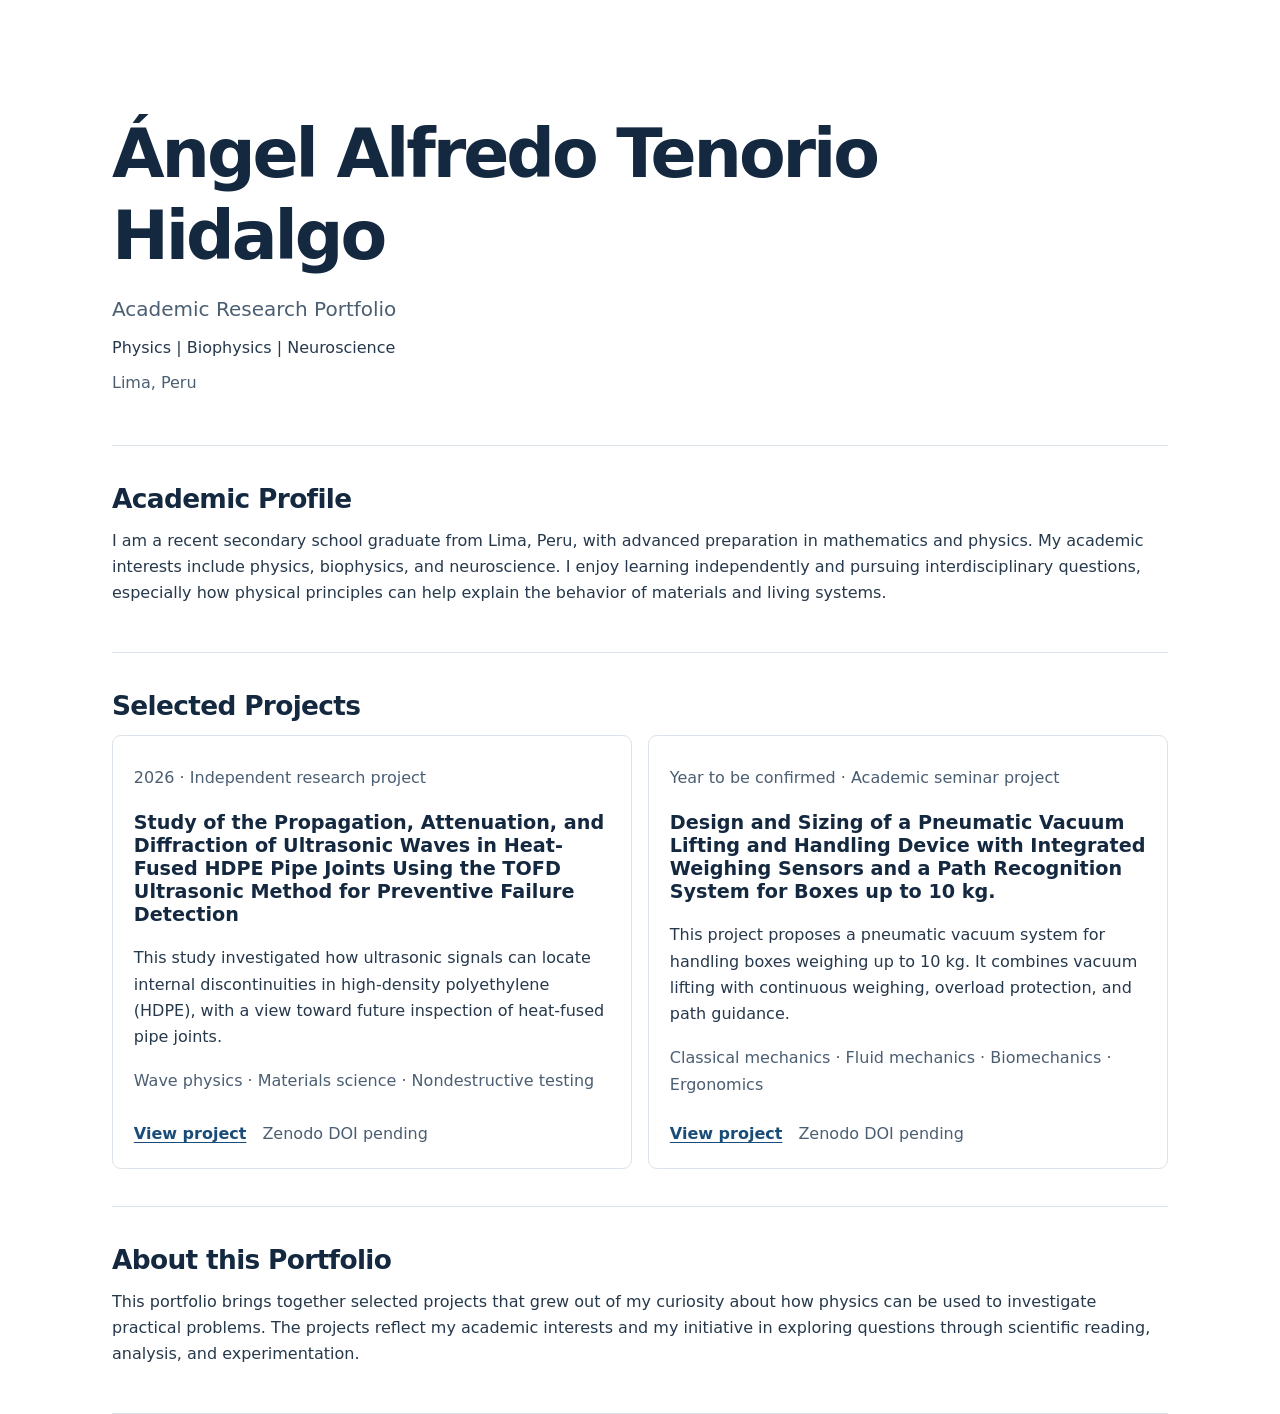
==== index.html @ 2fe1fb7f "Add academic research portfolio" ====
<!doctype html>
<html lang="en"><head><meta charset="utf-8"><meta name="viewport" content="width=device-width, initial-scale=1"><title>Ángel Alfredo Tenorio Hidalgo | Academic Research Portfolio</title><link rel="stylesheet" href="style.css"></head><body><main><header class="hero" id="home"><h1>Ángel Alfredo Tenorio Hidalgo</h1><p class="label">Academic Research Portfolio</p><p>Physics | Biophysics | Neuroscience</p><p class="meta">Lima, Peru</p></header><section><h2>Academic Profile</h2><p>I am a recent secondary school graduate from Lima, Peru, with advanced preparation in mathematics and physics. My academic interests include physics, biophysics, and neuroscience. I enjoy learning independently and pursuing interdisciplinary questions, especially how physical principles can help explain the behavior of materials and living systems.</p></section>
<section><h2>Selected Projects</h2><div class="grid"><article class="card"><p class="meta">2026 · Independent research project</p><h3>Study of the Propagation, Attenuation, and Diffraction of Ultrasonic Waves in Heat-Fused HDPE Pipe Joints Using the TOFD Ultrasonic Method for Preventive Failure Detection</h3><p>This study investigated how ultrasonic signals can locate internal discontinuities in high-density polyethylene (HDPE), with a view toward future inspection of heat-fused pipe joints.</p><p class="fields">Wave physics · Materials science · Nondestructive testing</p><div class="actions"><a href="ultrasonic-waves.html" aria-label="View project: Study of the Propagation, Attenuation, and Diffraction of Ultrasonic Waves in Heat-Fused HDPE Pipe Joints Using the TOFD Ultrasonic Method for Preventive Failure Detection">View project</a><span class="pending" data-zenodo="ultrasonic-waves">Zenodo DOI pending</span></div></article><article class="card"><p class="meta">Year to be confirmed · Academic seminar project</p><h3>Design and Sizing of a Pneumatic Vacuum Lifting and Handling Device with Integrated Weighing Sensors and a Path Recognition System for Boxes up to 10 kg.</h3><p>This project proposes a pneumatic vacuum system for handling boxes weighing up to 10 kg. It combines vacuum lifting with continuous weighing, overload protection, and path guidance.</p><p class="fields">Classical mechanics · Fluid mechanics · Biomechanics · Ergonomics</p><div class="actions"><a href="vacuum-lifting-device.html" aria-label="View project: Design and Sizing of a Pneumatic Vacuum Lifting and Handling Device with Integrated Weighing Sensors and a Path Recognition System for Boxes up to 10 kg.">View project</a><span class="pending" data-zenodo="vacuum-lifting-device">Zenodo DOI pending</span></div></article></div></section>
<section><h2>About this Portfolio</h2><p>This portfolio brings together selected projects that grew out of my curiosity about how physics can be used to investigate practical problems. The projects reflect my academic interests and my initiative in exploring questions through scientific reading, analysis, and experimentation.</p></section>
</main></body></html>
---- style.css ----
:root {color-scheme:light; --navy:#142940; --ink:#26384b; --muted:#4b5e72; --line:#dbe2e9}
* {box-sizing:border-box}
body {margin:0;background:#fff;color:var(--ink);font:1rem/1.65 system-ui,sans-serif}
main,.review {width:min(100% - 2.5rem,66rem);margin:auto}
.hero {padding:clamp(3rem,8vw,6rem) 0 2.5rem;border-bottom:1px solid var(--line)}
h1,h2,h3 {color:var(--navy);line-height:1.2;overflow-wrap:anywhere}
h1 {font-size:clamp(2.3rem,5.8vw,4.25rem);letter-spacing:-.045em;margin:.25em 0}
h2 {font-size:1.65rem;letter-spacing:-.025em;margin:0 0 .8rem}
h3 {font-size:1.2rem;margin:.65rem 0}
p {margin:.55rem 0}
.label,.meta,.fields,.pending {color:var(--muted)}
.label {font-size:1.25rem}
section {padding:2.3rem 0;border-bottom:1px solid var(--line)}
.grid {display:grid;grid-template-columns:repeat(2,minmax(0,1fr));gap:1rem}
.card {border:1px solid var(--line);border-radius:.55rem;padding:1.3rem;display:flex;flex-direction:column}
.actions {margin-top:auto;padding-top:.9rem;display:flex;flex-wrap:wrap;gap:.5rem 1rem;align-items:baseline}
a {color:#194c79;text-underline-offset:.2em;font-weight:600}
a:focus-visible {outline:2px solid #194c79;outline-offset:4px}
.project {max-width:52rem;padding:2rem 0}
.project h1 {font-size:clamp(1.75rem,4.5vw,3rem);margin:.6em 0}
.project section {padding:1.35rem 0}
.review {padding-top:1rem;color:var(--muted);font-size:.9rem}
.preview-project {margin:3rem auto;border-top:2px solid var(--line)}
@media(max-width:43rem){.grid{grid-template-columns:1fr}}
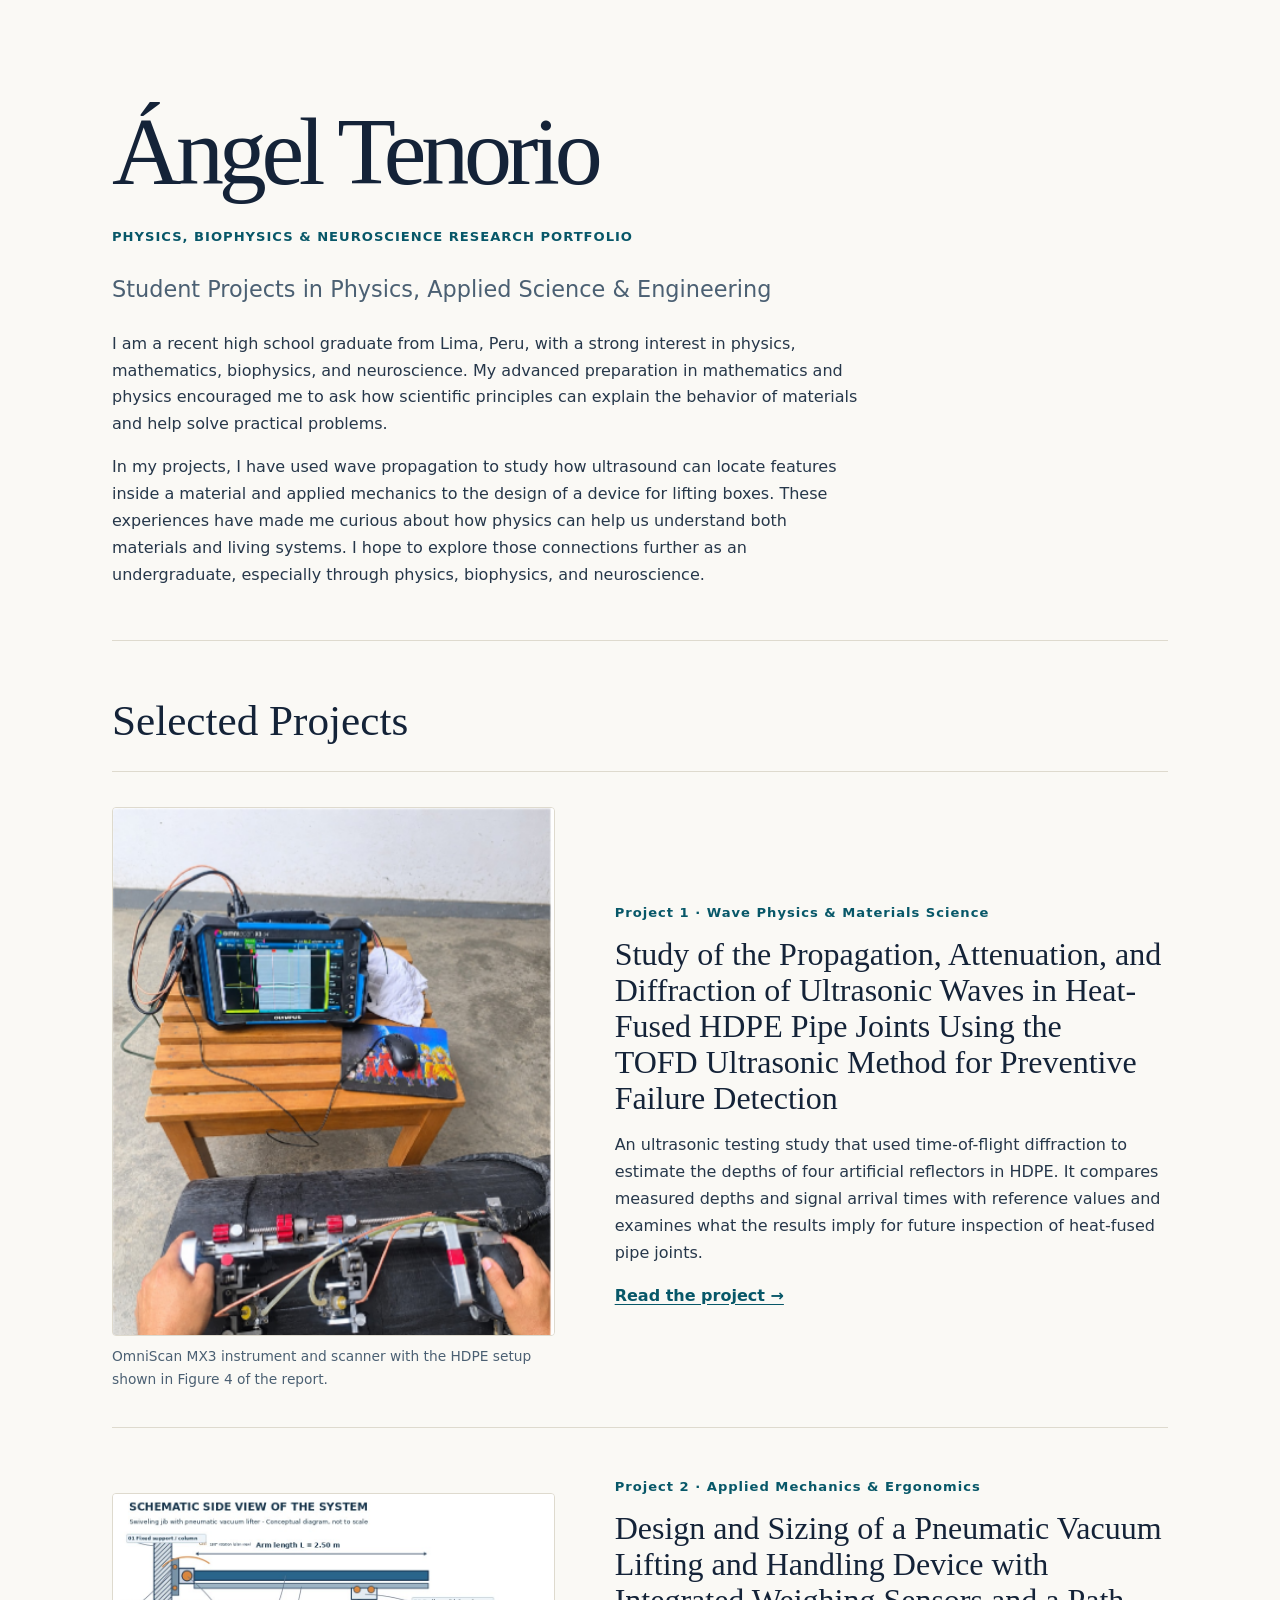
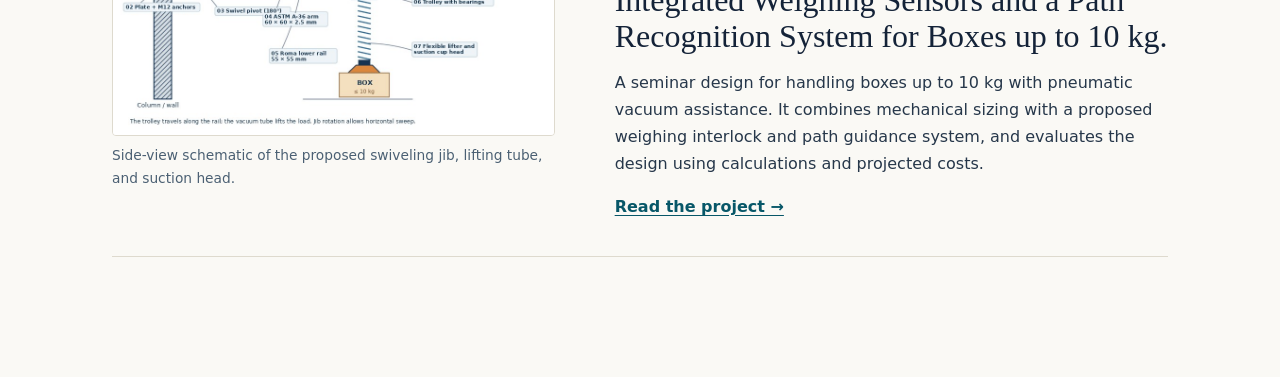
==== commit 19e64bcf: "Expand academic portfolio and project pages" ====
--- a/index.html
+++ b/index.html
@@ -1,5 +1 @@
-<!doctype html>
-<html lang="en"><head><meta charset="utf-8"><meta name="viewport" content="width=device-width, initial-scale=1"><title>Ángel Alfredo Tenorio Hidalgo | Academic Research Portfolio</title><link rel="stylesheet" href="style.css"></head><body><main><header class="hero" id="home"><h1>Ángel Alfredo Tenorio Hidalgo</h1><p class="label">Academic Research Portfolio</p><p>Physics | Biophysics | Neuroscience</p><p class="meta">Lima, Peru</p></header><section><h2>Academic Profile</h2><p>I am a recent secondary school graduate from Lima, Peru, with advanced preparation in mathematics and physics. My academic interests include physics, biophysics, and neuroscience. I enjoy learning independently and pursuing interdisciplinary questions, especially how physical principles can help explain the behavior of materials and living systems.</p></section>
-<section><h2>Selected Projects</h2><div class="grid"><article class="card"><p class="meta">2026 · Independent research project</p><h3>Study of the Propagation, Attenuation, and Diffraction of Ultrasonic Waves in Heat-Fused HDPE Pipe Joints Using the TOFD Ultrasonic Method for Preventive Failure Detection</h3><p>This study investigated how ultrasonic signals can locate internal discontinuities in high-density polyethylene (HDPE), with a view toward future inspection of heat-fused pipe joints.</p><p class="fields">Wave physics · Materials science · Nondestructive testing</p><div class="actions"><a href="ultrasonic-waves.html" aria-label="View project: Study of the Propagation, Attenuation, and Diffraction of Ultrasonic Waves in Heat-Fused HDPE Pipe Joints Using the TOFD Ultrasonic Method for Preventive Failure Detection">View project</a><span class="pending" data-zenodo="ultrasonic-waves">Zenodo DOI pending</span></div></article><article class="card"><p class="meta">Year to be confirmed · Academic seminar project</p><h3>Design and Sizing of a Pneumatic Vacuum Lifting and Handling Device with Integrated Weighing Sensors and a Path Recognition System for Boxes up to 10 kg.</h3><p>This project proposes a pneumatic vacuum system for handling boxes weighing up to 10 kg. It combines vacuum lifting with continuous weighing, overload protection, and path guidance.</p><p class="fields">Classical mechanics · Fluid mechanics · Biomechanics · Ergonomics</p><div class="actions"><a href="vacuum-lifting-device.html" aria-label="View project: Design and Sizing of a Pneumatic Vacuum Lifting and Handling Device with Integrated Weighing Sensors and a Path Recognition System for Boxes up to 10 kg.">View project</a><span class="pending" data-zenodo="vacuum-lifting-device">Zenodo DOI pending</span></div></article></div></section>
-<section><h2>About this Portfolio</h2><p>This portfolio brings together selected projects that grew out of my curiosity about how physics can be used to investigate practical problems. The projects reflect my academic interests and my initiative in exploring questions through scientific reading, analysis, and experimentation.</p></section>
-</main></body></html>
+<!doctype html><html lang="en"><head><meta charset="utf-8"><meta name="viewport" content="width=device-width,initial-scale=1"><title>Ángel Tenorio | Research Portfolio</title><link rel="stylesheet" href="style.css"></head><body><main><header class="hero"><h1>Ángel Tenorio</h1><p class="kicker">PHYSICS, BIOPHYSICS &amp; NEUROSCIENCE RESEARCH PORTFOLIO</p><p class="subtitle">Student Projects in Physics, Applied Science &amp; Engineering</p><p>I am a recent high school graduate from Lima, Peru, with a strong interest in physics, mathematics, biophysics, and neuroscience. My advanced preparation in mathematics and physics encouraged me to ask how scientific principles can explain the behavior of materials and help solve practical problems.</p><p>In my projects, I have used wave propagation to study how ultrasound can locate features inside a material and applied mechanics to the design of a device for lifting boxes. These experiences have made me curious about how physics can help us understand both materials and living systems. I hope to explore those connections further as an undergraduate, especially through physics, biophysics, and neuroscience.</p></header><section class="project-list" id="selected-projects"><h2>Selected Projects</h2><article class="entry"><figure><a href="tofd-setup.png"><img src="tofd-setup.png" alt="OmniScan MX3 instrument and scanner with the HDPE setup shown in Figure 4 of the report."></a><figcaption>OmniScan MX3 instrument and scanner with the HDPE setup shown in Figure 4 of the report.</figcaption></figure><div><p class="kicker">Project 1 · Wave Physics & Materials Science</p><h3>Study of the Propagation, Attenuation, and Diffraction of Ultrasonic Waves in Heat-Fused HDPE Pipe Joints Using the TOFD Ultrasonic Method for Preventive Failure Detection</h3><p>An ultrasonic testing study that used time-of-flight diffraction to estimate the depths of four artificial reflectors in HDPE. It compares measured depths and signal arrival times with reference values and examines what the results imply for future inspection of heat-fused pipe joints.</p><a href="ultrasonic-waves.html" aria-label="Read the project: Study of the Propagation, Attenuation, and Diffraction of Ultrasonic Waves in Heat-Fused HDPE Pipe Joints Using the TOFD Ultrasonic Method for Preventive Failure Detection">Read the project →</a></div></article><article class="entry"><figure><a href="lifting-schematic.png"><img src="lifting-schematic.png" alt="Side-view schematic of the proposed swiveling jib, lifting tube, and suction head."></a><figcaption>Side-view schematic of the proposed swiveling jib, lifting tube, and suction head.</figcaption></figure><div><p class="kicker">Project 2 · Applied Mechanics & Ergonomics</p><h3>Design and Sizing of a Pneumatic Vacuum Lifting and Handling Device with Integrated Weighing Sensors and a Path Recognition System for Boxes up to 10 kg.</h3><p>A seminar design for handling boxes up to 10 kg with pneumatic vacuum assistance. It combines mechanical sizing with a proposed weighing interlock and path guidance system, and evaluates the design using calculations and projected costs.</p><a href="vacuum-lifting-device.html" aria-label="Read the project: Design and Sizing of a Pneumatic Vacuum Lifting and Handling Device with Integrated Weighing Sensors and a Path Recognition System for Boxes up to 10 kg.">Read the project →</a></div></article></section></main></body></html>
--- a/style.css
+++ b/style.css
@@ -1,25 +1,5 @@
 
-:root {color-scheme:light; --navy:#142940; --ink:#26384b; --muted:#4b5e72; --line:#dbe2e9}
-* {box-sizing:border-box}
-body {margin:0;background:#fff;color:var(--ink);font:1rem/1.65 system-ui,sans-serif}
-main,.review {width:min(100% - 2.5rem,66rem);margin:auto}
-.hero {padding:clamp(3rem,8vw,6rem) 0 2.5rem;border-bottom:1px solid var(--line)}
-h1,h2,h3 {color:var(--navy);line-height:1.2;overflow-wrap:anywhere}
-h1 {font-size:clamp(2.3rem,5.8vw,4.25rem);letter-spacing:-.045em;margin:.25em 0}
-h2 {font-size:1.65rem;letter-spacing:-.025em;margin:0 0 .8rem}
-h3 {font-size:1.2rem;margin:.65rem 0}
-p {margin:.55rem 0}
-.label,.meta,.fields,.pending {color:var(--muted)}
-.label {font-size:1.25rem}
-section {padding:2.3rem 0;border-bottom:1px solid var(--line)}
-.grid {display:grid;grid-template-columns:repeat(2,minmax(0,1fr));gap:1rem}
-.card {border:1px solid var(--line);border-radius:.55rem;padding:1.3rem;display:flex;flex-direction:column}
-.actions {margin-top:auto;padding-top:.9rem;display:flex;flex-wrap:wrap;gap:.5rem 1rem;align-items:baseline}
-a {color:#194c79;text-underline-offset:.2em;font-weight:600}
-a:focus-visible {outline:2px solid #194c79;outline-offset:4px}
-.project {max-width:52rem;padding:2rem 0}
-.project h1 {font-size:clamp(1.75rem,4.5vw,3rem);margin:.6em 0}
-.project section {padding:1.35rem 0}
-.review {padding-top:1rem;color:var(--muted);font-size:.9rem}
-.preview-project {margin:3rem auto;border-top:2px solid var(--line)}
-@media(max-width:43rem){.grid{grid-template-columns:1fr}}
+:root{color-scheme:light;--paper:#faf9f5;--navy:#142338;--ink:#26374a;--muted:#4b6073;--teal:#075768;--rule:#dedace;--wash:#e8f1f1}
+*{box-sizing:border-box}body{margin:0;background:var(--paper);color:var(--ink);font:1rem/1.68 system-ui,sans-serif}
+main{max-width:74rem;margin:auto;padding:0 clamp(1.15rem,5vw,4rem) 4rem}h1,h2,h3{font-family:Georgia,serif;color:var(--navy);font-weight:500;line-height:1.12;text-wrap:pretty;overflow-wrap:break-word}h1{font-size:clamp(3rem,8vw,6rem);letter-spacing:-.055em;margin:.1em 0 .22em}h2{font-size:clamp(1.85rem,4vw,2.7rem);margin:0 0 .6em}h3{font-size:clamp(1.45rem,2.7vw,2rem);margin:.3em 0}.project-header h1{font-size:clamp(2.1rem,5.5vw,4.25rem);letter-spacing:-.04em}.hero,.project-header{padding:clamp(2.6rem,7vw,5.5rem) 0 2.2rem}.hero p,.project-header p,section>p,section>ol,section>ul{max-width:74ch}.kicker,.meta{color:var(--teal);font-size:.82rem;font-weight:700;letter-spacing:.075em}.subtitle,.dek{font-size:clamp(1.12rem,2.2vw,1.4rem);color:var(--muted)}.project-list,.project-section{border-top:1px solid var(--rule);padding:clamp(1.75rem,4.5vw,3.5rem) 0}.entry{display:grid;grid-template-columns:minmax(0,4fr) minmax(0,5fr);gap:clamp(1.5rem,5vw,3.75rem);align-items:center;border-top:1px solid var(--rule);padding:2.2rem 0}.entry:last-child{border-bottom:1px solid var(--rule)}figure{margin:0}img{display:block;width:100%;height:auto;background:white;border:1px solid var(--rule);border-radius:.25rem}figcaption{font-size:.86rem;color:var(--muted);margin-top:.55rem}.project-header figure{max-width:49rem;margin:2rem auto 0}.gallery{display:grid;grid-template-columns:repeat(2,minmax(0,1fr));gap:1.25rem;align-items:start}.tags{display:flex;flex-wrap:wrap;gap:.45rem;list-style:none;padding:0}.tags li{border:1px solid var(--rule);background:#f3f0e8;padding:.24rem .73rem;border-radius:2rem;font-size:.78rem}.callout,.formula{background:var(--wash);border-left:3px solid var(--teal);padding:.85rem 1rem}.formula{font-family:Georgia,serif;font-size:1.15rem}.table-wrap{overflow-x:auto}table{width:100%;border-collapse:collapse;background:#fff}caption{text-align:left;color:var(--muted);padding-bottom:.6rem}th,td{border:1px solid var(--rule);padding:.62rem .8rem;text-align:left}thead{background:#f1eee5}a{color:var(--teal);font-weight:650;text-underline-offset:.2em}a:focus-visible{outline:2px solid currentColor;outline-offset:4px}.back{display:inline-block;margin-bottom:1.5rem}.pending,.citation{color:var(--muted)}.citation{padding-left:1rem;border-left:1px solid var(--rule)}.preview-nav{padding:.75rem 1.15rem;background:var(--wash);display:flex;gap:1rem;flex-wrap:wrap;align-items:baseline}.preview-nav span{font-size:.86rem;color:var(--muted)}[hidden]{display:none!important}
+@media(max-width:43rem){.entry,.gallery{grid-template-columns:1fr}.entry{gap:1rem}.entry figure{max-width:33rem}}
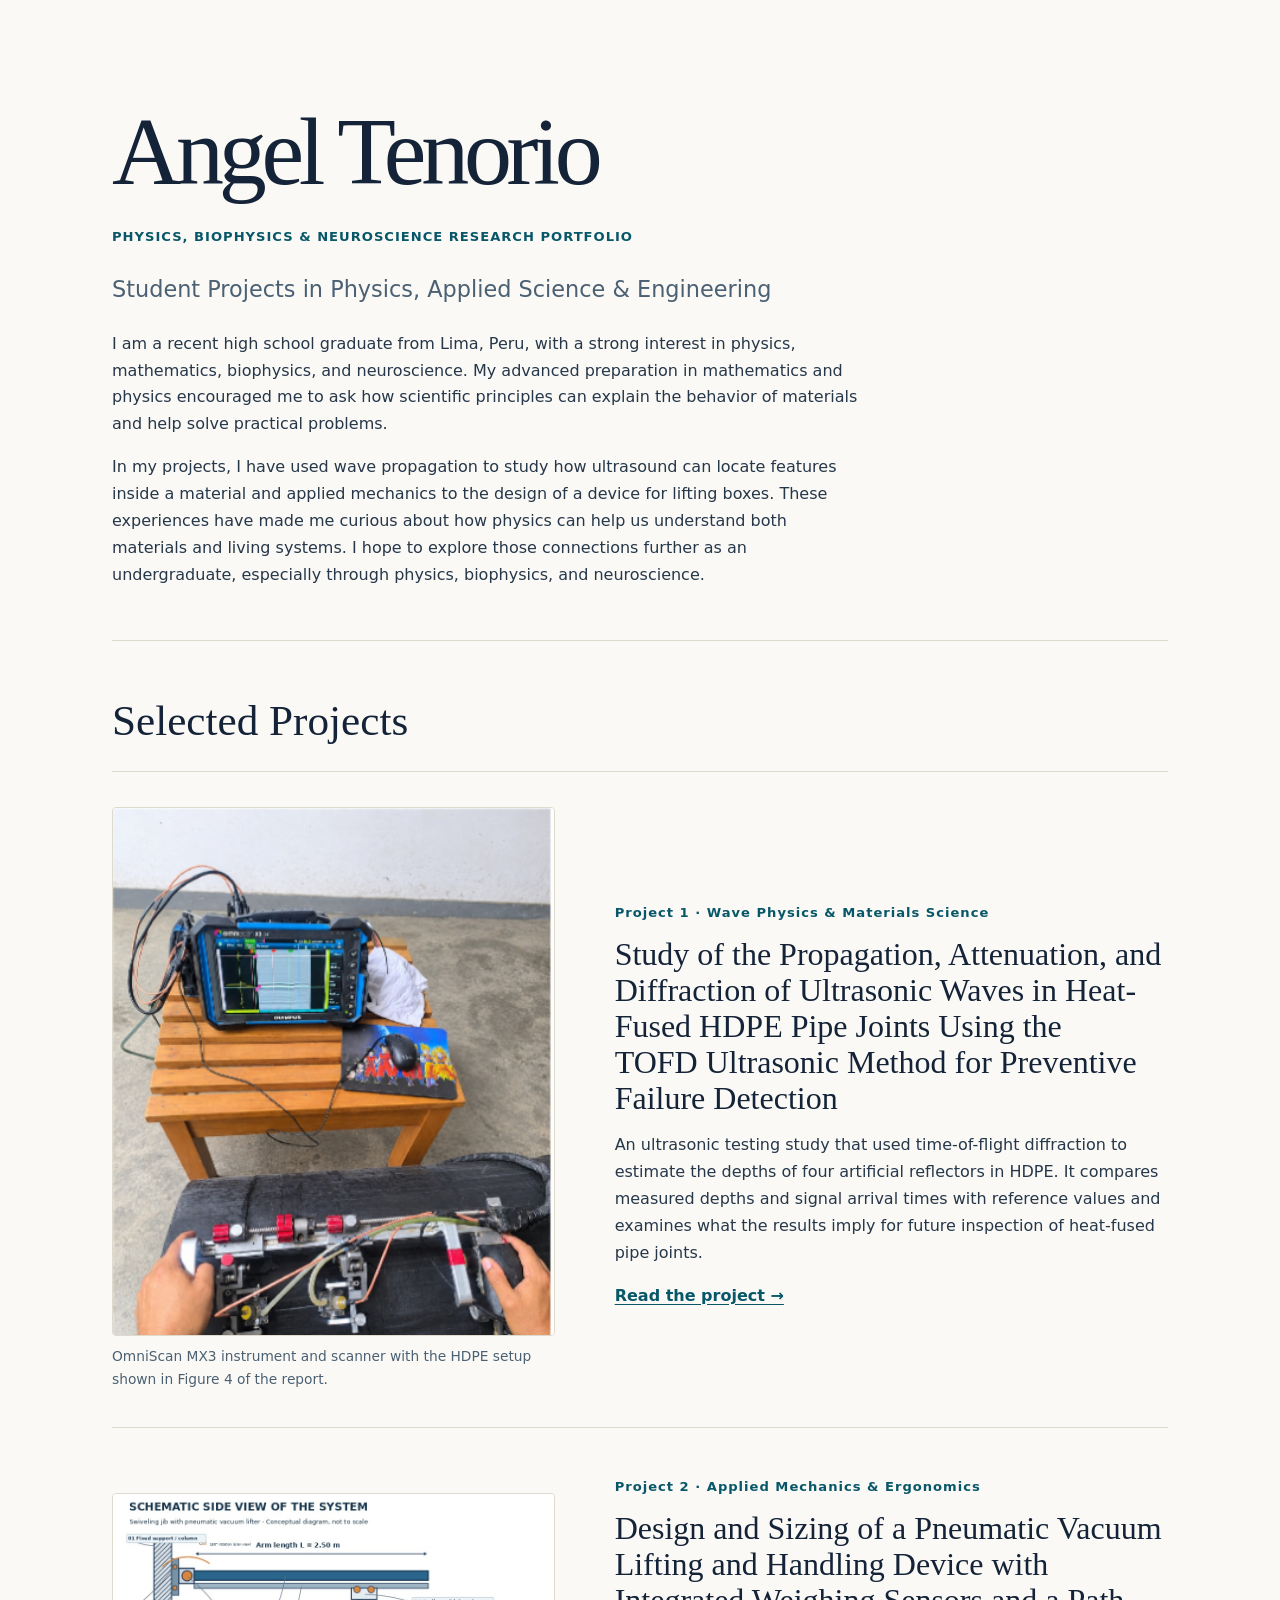
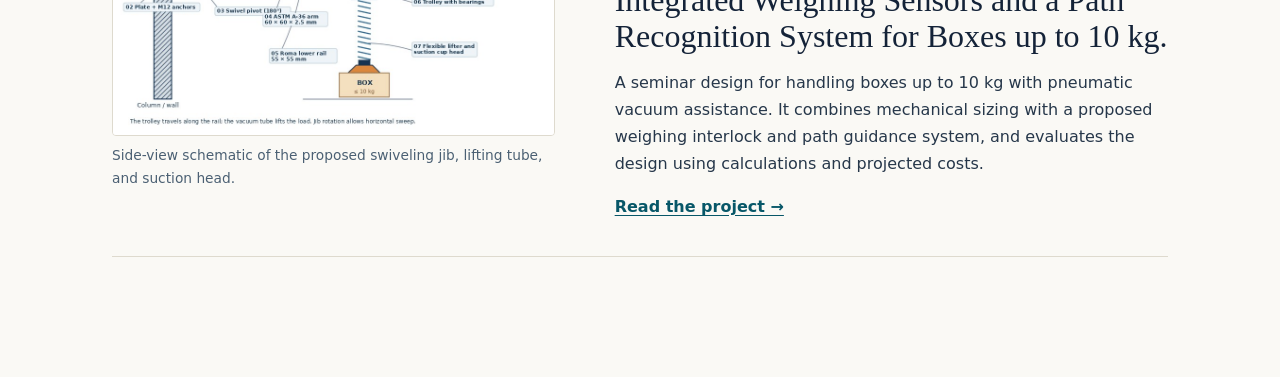
==== commit a15af674: "Update author name and project links" ====
--- a/index.html
+++ b/index.html
@@ -1 +1 @@
-<!doctype html><html lang="en"><head><meta charset="utf-8"><meta name="viewport" content="width=device-width,initial-scale=1"><title>Ángel Tenorio | Research Portfolio</title><link rel="stylesheet" href="style.css"></head><body><main><header class="hero"><h1>Ángel Tenorio</h1><p class="kicker">PHYSICS, BIOPHYSICS &amp; NEUROSCIENCE RESEARCH PORTFOLIO</p><p class="subtitle">Student Projects in Physics, Applied Science &amp; Engineering</p><p>I am a recent high school graduate from Lima, Peru, with a strong interest in physics, mathematics, biophysics, and neuroscience. My advanced preparation in mathematics and physics encouraged me to ask how scientific principles can explain the behavior of materials and help solve practical problems.</p><p>In my projects, I have used wave propagation to study how ultrasound can locate features inside a material and applied mechanics to the design of a device for lifting boxes. These experiences have made me curious about how physics can help us understand both materials and living systems. I hope to explore those connections further as an undergraduate, especially through physics, biophysics, and neuroscience.</p></header><section class="project-list" id="selected-projects"><h2>Selected Projects</h2><article class="entry"><figure><a href="tofd-setup.png"><img src="tofd-setup.png" alt="OmniScan MX3 instrument and scanner with the HDPE setup shown in Figure 4 of the report."></a><figcaption>OmniScan MX3 instrument and scanner with the HDPE setup shown in Figure 4 of the report.</figcaption></figure><div><p class="kicker">Project 1 · Wave Physics & Materials Science</p><h3>Study of the Propagation, Attenuation, and Diffraction of Ultrasonic Waves in Heat-Fused HDPE Pipe Joints Using the TOFD Ultrasonic Method for Preventive Failure Detection</h3><p>An ultrasonic testing study that used time-of-flight diffraction to estimate the depths of four artificial reflectors in HDPE. It compares measured depths and signal arrival times with reference values and examines what the results imply for future inspection of heat-fused pipe joints.</p><a href="ultrasonic-waves.html" aria-label="Read the project: Study of the Propagation, Attenuation, and Diffraction of Ultrasonic Waves in Heat-Fused HDPE Pipe Joints Using the TOFD Ultrasonic Method for Preventive Failure Detection">Read the project →</a></div></article><article class="entry"><figure><a href="lifting-schematic.png"><img src="lifting-schematic.png" alt="Side-view schematic of the proposed swiveling jib, lifting tube, and suction head."></a><figcaption>Side-view schematic of the proposed swiveling jib, lifting tube, and suction head.</figcaption></figure><div><p class="kicker">Project 2 · Applied Mechanics & Ergonomics</p><h3>Design and Sizing of a Pneumatic Vacuum Lifting and Handling Device with Integrated Weighing Sensors and a Path Recognition System for Boxes up to 10 kg.</h3><p>A seminar design for handling boxes up to 10 kg with pneumatic vacuum assistance. It combines mechanical sizing with a proposed weighing interlock and path guidance system, and evaluates the design using calculations and projected costs.</p><a href="vacuum-lifting-device.html" aria-label="Read the project: Design and Sizing of a Pneumatic Vacuum Lifting and Handling Device with Integrated Weighing Sensors and a Path Recognition System for Boxes up to 10 kg.">Read the project →</a></div></article></section></main></body></html>+<!doctype html><html lang="en"><head><meta charset="utf-8"><meta name="viewport" content="width=device-width,initial-scale=1"><title>Angel Tenorio | Research Portfolio</title><link rel="stylesheet" href="style.css"></head><body><main><header class="hero"><h1>Angel Tenorio</h1><p class="kicker">PHYSICS, BIOPHYSICS &amp; NEUROSCIENCE RESEARCH PORTFOLIO</p><p class="subtitle">Student Projects in Physics, Applied Science &amp; Engineering</p><p>I am a recent high school graduate from Lima, Peru, with a strong interest in physics, mathematics, biophysics, and neuroscience. My advanced preparation in mathematics and physics encouraged me to ask how scientific principles can explain the behavior of materials and help solve practical problems.</p><p>In my projects, I have used wave propagation to study how ultrasound can locate features inside a material and applied mechanics to the design of a device for lifting boxes. These experiences have made me curious about how physics can help us understand both materials and living systems. I hope to explore those connections further as an undergraduate, especially through physics, biophysics, and neuroscience.</p></header><section class="project-list" id="selected-projects"><h2>Selected Projects</h2><article class="entry"><figure><a href="tofd-setup.png"><img src="tofd-setup.png" alt="OmniScan MX3 instrument and scanner with the HDPE setup shown in Figure 4 of the report."></a><figcaption>OmniScan MX3 instrument and scanner with the HDPE setup shown in Figure 4 of the report.</figcaption></figure><div><p class="kicker">Project 1 · Wave Physics & Materials Science</p><h3>Study of the Propagation, Attenuation, and Diffraction of Ultrasonic Waves in Heat-Fused HDPE Pipe Joints Using the TOFD Ultrasonic Method for Preventive Failure Detection</h3><p>An ultrasonic testing study that used time-of-flight diffraction to estimate the depths of four artificial reflectors in HDPE. It compares measured depths and signal arrival times with reference values and examines what the results imply for future inspection of heat-fused pipe joints.</p><a href="ultrasonic-waves.html" aria-label="Read the project: Study of the Propagation, Attenuation, and Diffraction of Ultrasonic Waves in Heat-Fused HDPE Pipe Joints Using the TOFD Ultrasonic Method for Preventive Failure Detection">Read the project →</a></div></article><article class="entry"><figure><a href="lifting-schematic.png"><img src="lifting-schematic.png" alt="Side-view schematic of the proposed swiveling jib, lifting tube, and suction head."></a><figcaption>Side-view schematic of the proposed swiveling jib, lifting tube, and suction head.</figcaption></figure><div><p class="kicker">Project 2 · Applied Mechanics & Ergonomics</p><h3>Design and Sizing of a Pneumatic Vacuum Lifting and Handling Device with Integrated Weighing Sensors and a Path Recognition System for Boxes up to 10 kg.</h3><p>A seminar design for handling boxes up to 10 kg with pneumatic vacuum assistance. It combines mechanical sizing with a proposed weighing interlock and path guidance system, and evaluates the design using calculations and projected costs.</p><a href="vacuum-lifting-device.html" aria-label="Read the project: Design and Sizing of a Pneumatic Vacuum Lifting and Handling Device with Integrated Weighing Sensors and a Path Recognition System for Boxes up to 10 kg.">Read the project →</a></div></article></section></main></body></html>
--- a/style.css
+++ b/style.css
@@ -3,3 +3,5 @@
 *{box-sizing:border-box}body{margin:0;background:var(--paper);color:var(--ink);font:1rem/1.68 system-ui,sans-serif}
 main{max-width:74rem;margin:auto;padding:0 clamp(1.15rem,5vw,4rem) 4rem}h1,h2,h3{font-family:Georgia,serif;color:var(--navy);font-weight:500;line-height:1.12;text-wrap:pretty;overflow-wrap:break-word}h1{font-size:clamp(3rem,8vw,6rem);letter-spacing:-.055em;margin:.1em 0 .22em}h2{font-size:clamp(1.85rem,4vw,2.7rem);margin:0 0 .6em}h3{font-size:clamp(1.45rem,2.7vw,2rem);margin:.3em 0}.project-header h1{font-size:clamp(2.1rem,5.5vw,4.25rem);letter-spacing:-.04em}.hero,.project-header{padding:clamp(2.6rem,7vw,5.5rem) 0 2.2rem}.hero p,.project-header p,section>p,section>ol,section>ul{max-width:74ch}.kicker,.meta{color:var(--teal);font-size:.82rem;font-weight:700;letter-spacing:.075em}.subtitle,.dek{font-size:clamp(1.12rem,2.2vw,1.4rem);color:var(--muted)}.project-list,.project-section{border-top:1px solid var(--rule);padding:clamp(1.75rem,4.5vw,3.5rem) 0}.entry{display:grid;grid-template-columns:minmax(0,4fr) minmax(0,5fr);gap:clamp(1.5rem,5vw,3.75rem);align-items:center;border-top:1px solid var(--rule);padding:2.2rem 0}.entry:last-child{border-bottom:1px solid var(--rule)}figure{margin:0}img{display:block;width:100%;height:auto;background:white;border:1px solid var(--rule);border-radius:.25rem}figcaption{font-size:.86rem;color:var(--muted);margin-top:.55rem}.project-header figure{max-width:49rem;margin:2rem auto 0}.gallery{display:grid;grid-template-columns:repeat(2,minmax(0,1fr));gap:1.25rem;align-items:start}.tags{display:flex;flex-wrap:wrap;gap:.45rem;list-style:none;padding:0}.tags li{border:1px solid var(--rule);background:#f3f0e8;padding:.24rem .73rem;border-radius:2rem;font-size:.78rem}.callout,.formula{background:var(--wash);border-left:3px solid var(--teal);padding:.85rem 1rem}.formula{font-family:Georgia,serif;font-size:1.15rem}.table-wrap{overflow-x:auto}table{width:100%;border-collapse:collapse;background:#fff}caption{text-align:left;color:var(--muted);padding-bottom:.6rem}th,td{border:1px solid var(--rule);padding:.62rem .8rem;text-align:left}thead{background:#f1eee5}a{color:var(--teal);font-weight:650;text-underline-offset:.2em}a:focus-visible{outline:2px solid currentColor;outline-offset:4px}.back{display:inline-block;margin-bottom:1.5rem}.pending,.citation{color:var(--muted)}.citation{padding-left:1rem;border-left:1px solid var(--rule)}.preview-nav{padding:.75rem 1.15rem;background:var(--wash);display:flex;gap:1rem;flex-wrap:wrap;align-items:baseline}.preview-nav span{font-size:.86rem;color:var(--muted)}[hidden]{display:none!important}
 @media(max-width:43rem){.entry,.gallery{grid-template-columns:1fr}.entry{gap:1rem}.entry figure{max-width:33rem}}
+
+.project-link-buttons{display:flex;flex-wrap:wrap;gap:.65rem}.project-link-buttons button,.project-link-buttons a{border:1px solid var(--teal);border-radius:.18rem;padding:.7rem 1rem;font:650 .9rem/1.35 system-ui,sans-serif;text-decoration:none}.project-link-buttons button{background:var(--teal);color:#fff;cursor:default}.project-link-buttons a{background:var(--paper);color:var(--teal)}
